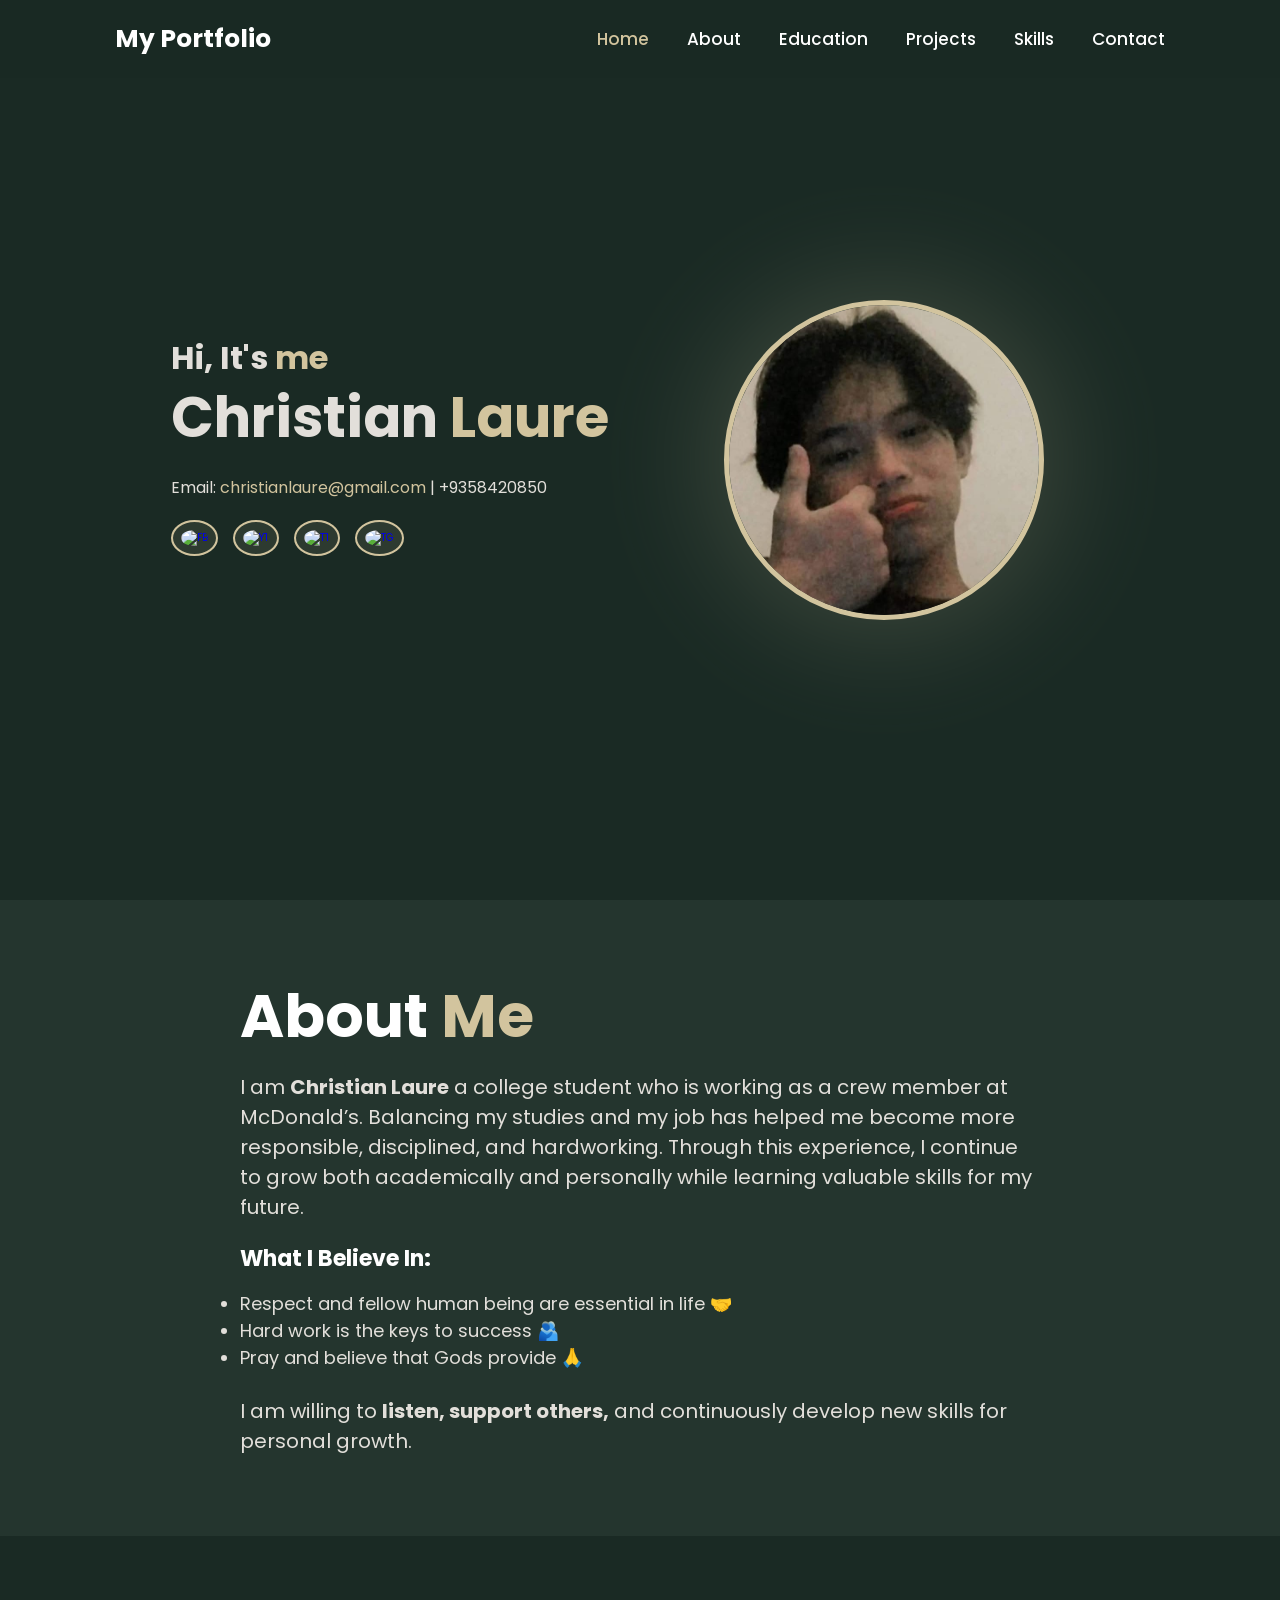
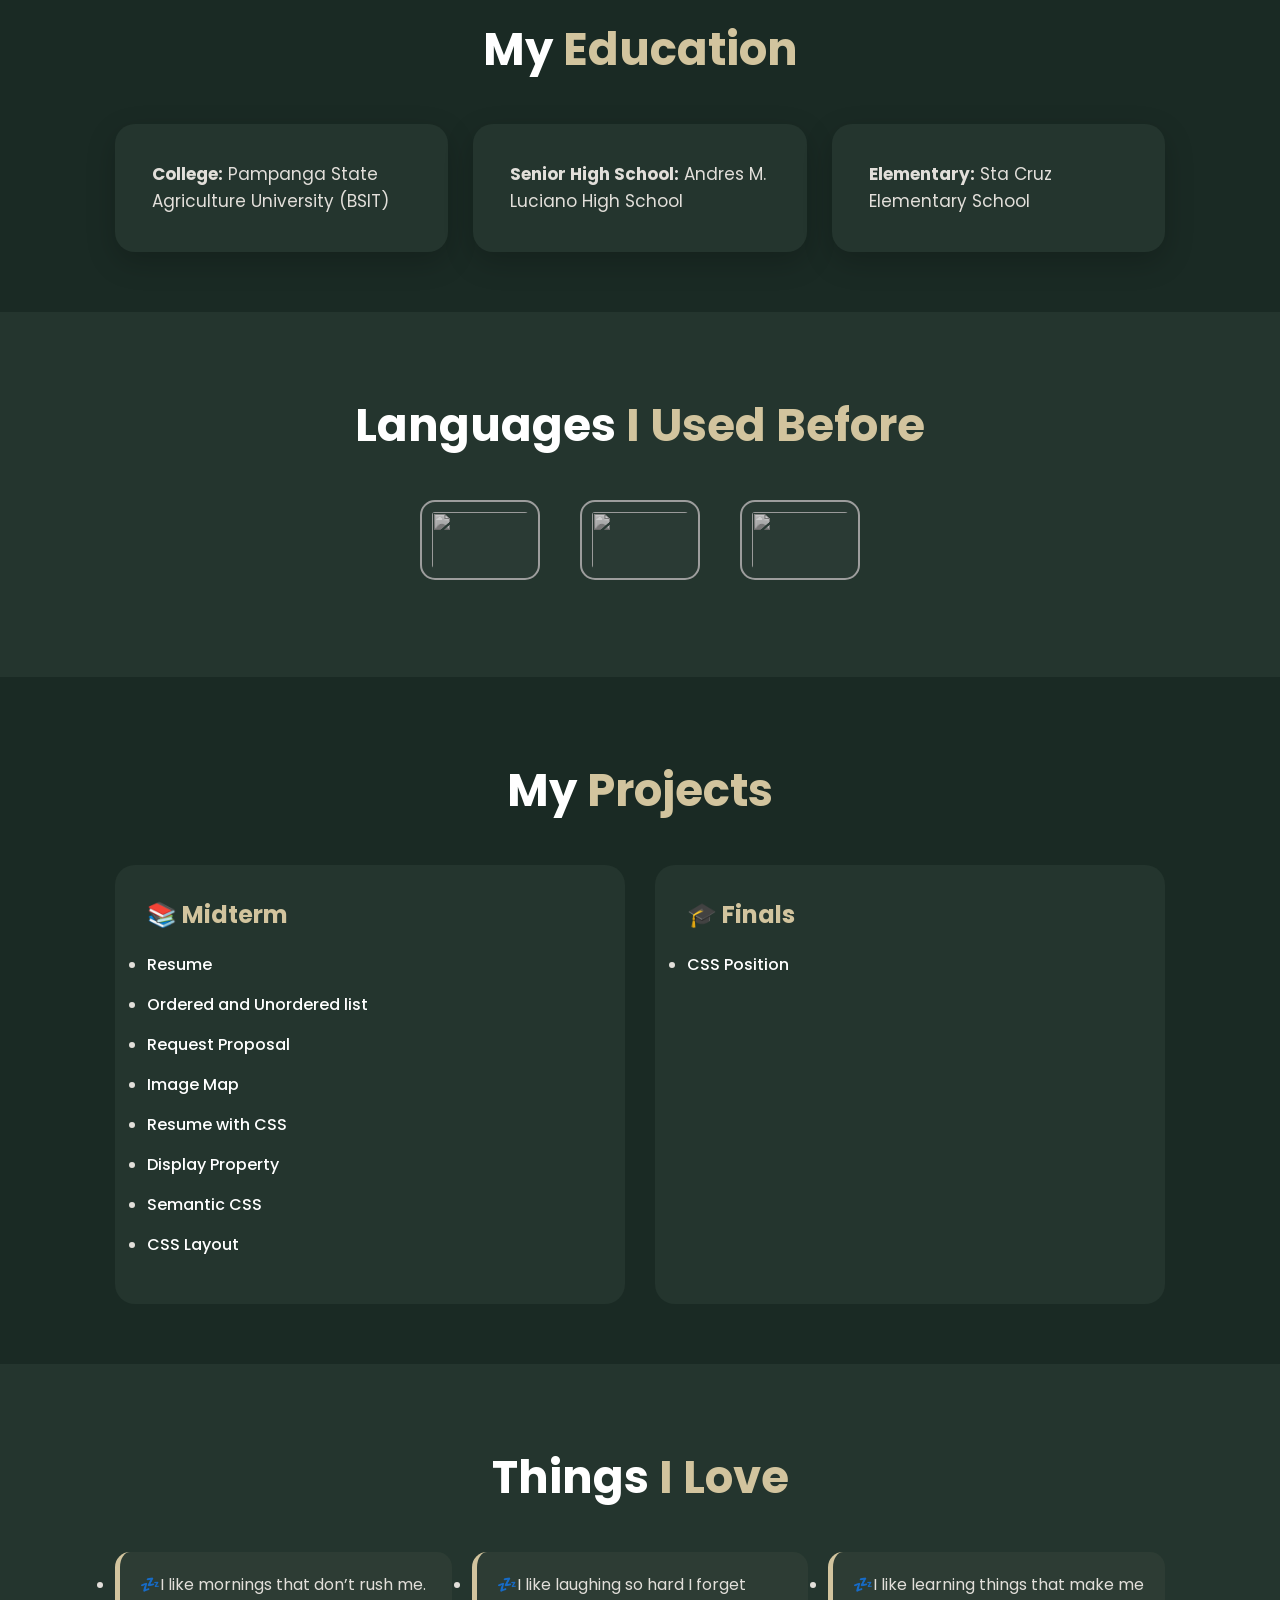
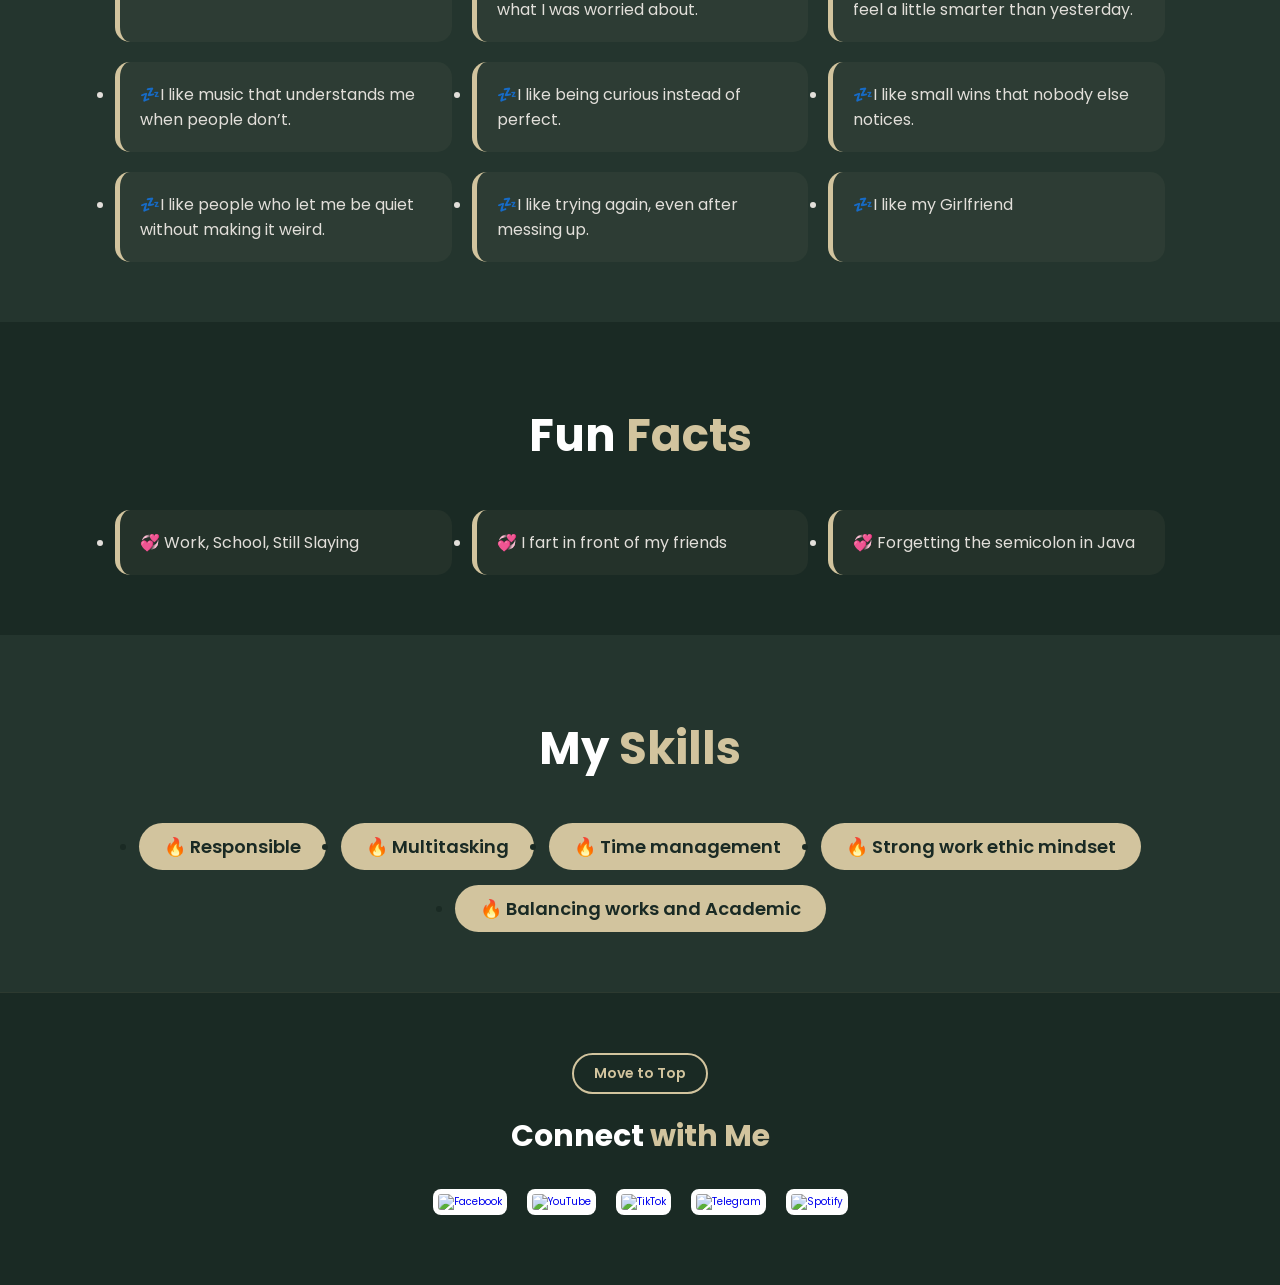
==== index.html @ 34383725 "Add files via upload" ====
<!doctype html>
<html lang="en">
  <head>
    <meta charset="UTF-8" />
    <meta name="viewport" content="width=device-width, initial-scale=1.0" />
    <title>Christian Laure | Portfolio</title>
    <link rel="stylesheet" href="style.css" />
    <!-- Google Fonts: Poppins -->
    <link
      href="https://fonts.googleapis.com/css2?family=Poppins:wght@300;400;500;600;700&display=swap"
      rel="stylesheet"
    />
  </head>
  <body>
    <header class="header">
      <a href="#" class="logo">My Portfolio</a>
      <nav class="navbar">
        <a href="#top" class="active">Home</a>
        <a href="#about">About</a>
        <a href="#education">Education</a>
        <a href="#projects">Projects</a>
        <a href="#skills">Skills</a>
        <a href="#bottom">Contact</a>
      </nav>
    </header>

    <section class="section hero" id="top">
      <div class="container hero-container">
        <div class="hero-text">
          <h3>Hi, It's <span>me</span></h3>
          <h1>Christian<span> Laure</span></h1>
          <p class="hero-description">
            Email:
            <a href="mailto:christianlaure0000@gmail.com"
              >christianlaure@gmail.com</a
            >
            | +9358420850
          </p>

          <div class="social-icons">
            <a href="https://www.facebook.com/itssmeetii.iann"
              ><img
                src="https://upload.wikimedia.org/wikipedia/commons/b/b8/2021_Facebook_icon.svg"
                alt="FB"
            /></a>
            <a href="https://youtube.com/@christianlaure?si=R4M00vYvN-raUg4j"
              ><img
                src="https://upload.wikimedia.org/wikipedia/commons/0/09/YouTube_full-color_icon_%282017%29.svg"
                alt="YT"
            /></a>
            <a href="https://lifeattiktok.com/m/login"
              ><img
                src="https://www.vectorlogo.zone/logos/tiktok/tiktok-icon.svg"
                alt="TT"
            /></a>
            <a href="t.me/kairoohahqhh"
              ><img
                src="https://upload.wikimedia.org/wikipedia/commons/8/82/Telegram_logo.svg"
                alt="TG"
            /></a>
          </div>
        </div>

        <div class="hero-img-box">
          <div class="glow-bg"></div>
          <img src="images/profile.jpeg" class="hero-profile-img" />
        </div>
      </div>
    </section>

    <hr class="divider" />

    <section class="section about" id="about">
      <div class="container about-container">
        <div class="about-text">
          <h2>About <span>Me</span></h2>
          <div class="content-box">
            <p>
              I am <b>Christian Laure</b> a college student who is working as a
              crew member at McDonald’s. Balancing my studies and my job has
              helped me become more responsible, disciplined, and hardworking.
              Through this experience, I continue to grow both academically and
              personally while learning valuable skills for my future.
            </p>

            <h3>What I Believe In:</h3>
            <ul class="belief-list">
              <li>
                Respect and fellow human being are essential in life &#129309;
              </li>
              <li>Hard work is the keys to success &#129730;</li>
              <li>Pray and believe that Gods provide &#128591;</li>
            </ul>

            <p>
              I am willing to <b>listen, support others,</b> and continuously
              develop new skills for personal growth.
            </p>
          </div>
        </div>
      </div>
    </section>

    <section class="section education" id="education">
      <div class="container">
        <h2 class="section-title">My <span>Education</span></h2>
        <div class="education-grid">
          <div class="edu-card">
            <p><b>College:</b> Pampanga State Agriculture University (BSIT)</p>
          </div>
          <div class="edu-card">
            <p><b>Senior High School:</b> Andres M. Luciano High School</p>
          </div>
          <div class="edu-card">
            <p><b>Elementary:</b> Sta Cruz Elementary School</p>
          </div>
        </div>
      </div>
    </section>

    <section class="section languages">
      <div class="container">
        <h2 class="section-title">Languages <span>I Used Before</span></h2>
        <div class="lang-icons">
          <a href="https://www.java.com/en/" target="_blank">
            <img
              src="https://upload.wikimedia.org/wikipedia/en/3/30/Java_programming_language_logo.svg"
              class="lang-img"
            />
          </a>

          <a href="https://www.python.org/" target="_blank">
            <img
              src="https://upload.wikimedia.org/wikipedia/commons/c/c3/Python-logo-notext.svg"
              class="lang-img"
            />
          </a>

          <a href="https://en.wikipedia.org/wiki/HTML" target="_blank">
            <img
              src="https://upload.wikimedia.org/wikipedia/commons/6/61/HTML5_logo_and_wordmark.svg"
              class="lang-img"
            />
          </a>
        </div>
      </div>
    </section>

    <section class="section projects" id="projects">
      <div class="container">
        <h2 class="section-title">My <span>Projects</span></h2>
        <div class="project-list">
          <div class="project-category">
            <h3>&#128218; Midterm</h3>
            <ul>
              <li>
                <a
                  href="midterms/labtask1/index.html"
                  target="_blank"
                  rel="noopener noreferrer"
                  >Resume</a
                >
              </li>
              <li>
                <a
                  href="midterms/labtask2/index.html"
                  target="_blank"
                  rel="noopener noreferrer"
                  >Ordered and Unordered list</a
                >
              </li>
              <li>
                <a
                  href="midterms/labtask3/index.html"
                  target="_blank"
                  rel="noopener noreferrer"
                  >Request Proposal</a
                >
              </li>
              <li>
                <a
                  href="midterms/labtask4/index.html"
                  target="_blank"
                  rel="noopener noreferrer"
                  >Image Map</a
                >
              </li>
              <li>
                <a
                  href="midterms/labtask5/index.html"
                  target="_blank"
                  rel="noopener noreferrer"
                  >Resume with CSS</a
                >
              </li>
              <li>
                <a
                  href="midterms/labtask6/index.html"
                  target="_blank"
                  rel="noopener noreferrer"
                  >Display Property</a
                >
              </li>
              <li>
                <a
                  href="midterms/labtask7/index.html"
                  target="_blank"
                  rel="noopener noreferrer"
                  >Semantic CSS</a
                >
              </li>
              <li>
                <a
                  href="midterms/labtask8/index.html"
                  target="_blank"
                  rel="noopener noreferrer"
                  >CSS Layout</a
                >
              </li>
            </ul>
          </div>

          <div class="project-category">
            <h3>🎓 Finals</h3>
            <ul>
              <li>
                <a
                  href="finals/labtask1/index.html"
                  target="_blank"
                  rel="noopener noreferrer"
                  >CSS Position</a
                >
              </li>
            </ul>
          </div>
        </div>
      </div>
    </section>

    <section class="section passions">
      <div class="container">
        <h2 class="section-title">Things <span>I Love</span></h2>
        <div class="passion-list">
          <ul>
            <li>&#128164;I like mornings that don’t rush me.</li>
            <li>
              &#128164;I like laughing so hard I forget what I was worried
              about.
            </li>
            <li>
              &#128164;I like learning things that make me feel a little smarter
              than yesterday.
            </li>
            <li>
              &#128164;I like music that understands me when people don’t.
            </li>
            <li>&#128164;I like being curious instead of perfect.</li>
            <li>&#128164;I like small wins that nobody else notices.</li>
            <li>
              &#128164;I like people who let me be quiet without making it
              weird.
            </li>
            <li>&#128164;I like trying again, even after messing up.</li>
            <li>&#128164;I like my Girlfriend</li>
          </ul>
        </div>
      </div>
    </section>

    <section class="section fun-facts">
      <div class="container">
        <h2 class="section-title">Fun <span>Facts</span></h2>
        <div class="fact-list">
          <ul>
            <li>&#128158; Work, School, Still Slaying</li>
            <li>&#128158; I fart in front of my friends</li>
            <li>&#128158; Forgetting the semicolon in Java</li>
          </ul>
        </div>
      </div>
    </section>

    <section class="section skills" id="skills">
      <div class="container">
        <h2 class="section-title">My <span>Skills</span></h2>
        <div class="skills-content">
          <ul>
            <li>&#128293; Responsible</li>
            <li>&#128293; Multitasking</li>
            <li>&#128293; Time management</li>
            <li>&#128293; Strong work ethic mindset</li>
            <li>&#128293; Balancing works and Academic</li>
          </ul>
        </div>
      </div>
    </section>

    <footer class="footer" id="bottom">
      <div class="container">
        <div class="footer-top">
          <a href="#top" class="back-to-top">Move to Top</a>
          <h3>Connect <span>with Me</span></h3>
        </div>

        <div class="social-links">
          <a href="https://www.facebook.com/itssmeetii.iann"
            ><img
              src="https://upload.wikimedia.org/wikipedia/commons/b/b8/2021_Facebook_icon.svg"
              alt="Facebook"
          /></a>
          <a href="https://youtube.com/@christianlaure?si=R4M00vYvN-raUg4j"
            ><img
              src="https://upload.wikimedia.org/wikipedia/commons/0/09/YouTube_full-color_icon_%282017%29.svg"
              alt="YouTube"
          /></a>
          <a href="https://lifeattiktok.com/m/login"
            ><img
              src="https://www.vectorlogo.zone/logos/tiktok/tiktok-icon.svg"
              alt="TikTok"
          /></a>
          <a href="t.me/kairoohahqhh"
            ><img
              src="https://upload.wikimedia.org/wikipedia/commons/8/82/Telegram_logo.svg"
              alt="Telegram"
          /></a>
          <a
            href="https://open.spotify.com/user/31x2vxioxftu4wiyrwc5qpesvj2e?si=pZlyUAaCTze3EOTDkTtrPw"
            ><img
              src="https://upload.wikimedia.org/wikipedia/commons/1/19/Spotify_logo_without_text.svg"
              alt="Spotify"
          /></a>
        </div>
      </div>
    </footer>
  </body>
</html>
---- style.css ----
:root {
  --bg-color: #1a2a24;
  --second-bg-color: #24352e;
  --text-color: #e2dfda;
  --main-color: #d2c49e;
  --secondary-color: #8ba49a;
  --white: #fff;
}

* {
  margin: 0;
  padding: 0;
  box-sizing: border-box;
  font-family: "Poppins", sans-serif;
  text-decoration: none;
  border: none;
  outline: none;
  scroll-behavior: smooth;
}

html {
  font-size: 62.5%;
  overflow-x: hidden;
}

body {
  background: var(--bg-color);
  color: var(--text-color);
}

.header {
  position: fixed;
  top: 0;
  left: 0;
  width: 100%;
  padding: 2rem 9%;
  background: rgba(26, 42, 36, 0.8);
  backdrop-filter: blur(10px);
  display: flex;
  justify-content: space-between;
  align-items: center;
  z-index: 100;
}

.logo {
  font-size: 2.5rem;
  color: var(--white);
  font-weight: 700;
}

.logo span {
  color: var(--main-color);
}

.navbar a {
  font-size: 1.7rem;
  color: var(--white);
  font-weight: 500;
  margin-left: 3.5rem;
  transition: 0.3s;
}

.navbar a:hover,
.navbar a.active {
  color: var(--main-color);
}

.section {
  min-height: auto;
  padding: 8rem 9% 6rem;
}

.container {
  max-width: 1200px;
  margin: 0 auto;
}

.section-title {
  font-size: 4.5rem;
  font-weight: 700;
  text-align: center;
  margin-bottom: 4rem;
  color: var(--white);
}

.section-title span {
  color: var(--main-color);
}

.hero {
  display: flex;
  justify-content: center;
  align-items: center;
  min-height: 100vh;
}

.hero-container {
  display: flex;
  align-items: center;
  gap: 5rem;
}

.hero-text {
  flex: 1;
}

.hero-text h3 {
  font-size: 3.2rem;
  font-weight: 700;
}

.hero-text h1 {
  font-size: 5.6rem;
  font-weight: 700;
  line-height: 1.3;
}

.hero-text span {
  color: var(--main-color);
}

.hero-description {
  font-size: 1.6rem;
  margin: 2rem 0;
}

.hero-description a {
  color: var(--main-color);
}

.social-icons {
  display: flex;
  gap: 1.5rem;
  margin-bottom: 3rem;
}

.social-icons img {
  width: 4rem;
  height: 4rem;
  background: transparent;
  border: 0.2rem solid var(--main-color);
  border-radius: 50%;
  padding: 0.8rem;
  transition: 0.3s ease;
  background: rgba(210, 196, 158, 0.1);
}

.social-icons img:hover {
  background: var(--main-color);
  transform: scale(1.1);
  box-shadow: 0 0 1.5rem var(--main-color);
  border-color: var(--white);
}

.hero-img-box {
  position: relative;
  width: 45rem;
  height: 45rem;
  display: flex;
  justify-content: center;
  align-items: center;
}

.hero-profile-img {
  width: 32rem;
  height: 32rem;
  border-radius: 50%;
  object-fit: cover;
  z-index: 10;
  border: 0.5rem solid var(--main-color);
}

.glow-bg {
  position: absolute;
  width: 100%;
  height: 100%;
  background: radial-gradient(circle, var(--main-color) 0%, transparent 70%);
  filter: blur(50px);
  opacity: 0.4;
  z-index: 1;
}

.about {
  background: var(--second-bg-color);
}

.about-text {
  text-align: left;
  max-width: 80rem;
  margin: 0 auto;
}

.about-text h2 {
  font-size: 6rem;
  font-weight: 700;
  color: var(--white);
  line-height: 1.2;
  margin-bottom: 2rem;
}

.about-text h2 span {
  color: var(--main-color);
}

.about-text .content-box {
  background: transparent;
  padding: 0;
  border: none;
  font-size: 1.8rem;
}

.about-text p {
  font-size: 2rem;
  margin-bottom: 2rem;
  color: var(--text-color);
}

.about-text h3 {
  font-size: 2.22rem;
  margin-bottom: 1.5rem;
  color: var(--white);
}

.belief-list {
  margin-bottom: 2.5rem;
}

.btn {
  display: inline-block;
  padding: 1.2rem 2.8rem;
  border-radius: 4rem;
  font-size: 1.6rem;
  font-weight: 600;
  transition: 0.5s ease;
}

.btn-solid {
  background: var(--main-color);
  color: var(--bg-color);
  box-shadow: 0 0 1rem var(--main-color);
}

.btn-solid:hover {
  box-shadow: none;
  background: var(--white);
}

.education {
  background: var(--bg-color);
}

.education-grid {
  display: grid;
  grid-template-columns: repeat(auto-fit, minmax(30rem, 1fr));
  gap: 2.5rem;
}

.edu-card {
  background: var(--second-bg-color);
  padding: 3.5rem;
  border-radius: 2rem;
  border: 0.2rem solid transparent;
  transition: 0.4s ease;
  box-shadow: 0 1rem 3rem rgba(0, 0, 0, 0.2);
}

.edu-card:hover {
  border-color: var(--main-color);
  transform: translateY(-1rem);
}

.edu-card p {
  font-size: 1.7rem;
  line-height: 1.6;
}

.languages {
  background: var(--second-bg-color);
  text-align: center;
}

.lang-icons {
  display: flex;
  justify-content: center;
  align-items: center;
  gap: 4rem;
  flex-wrap: wrap;
  margin-bottom: 2rem;
}

.lang-img {
  width: 12rem;
  height: 8rem;
  object-fit: contain;
  filter: grayscale(1) brightness(0.8);
  transition: 0.3s;
  padding: 1rem;
  border: 0.2rem solid var(--main-color);
  border-radius: 1.5rem;
  background: rgba(210, 196, 158, 0.05);
}

.lang-img:hover {
  filter: grayscale(0) brightness(1.2);
  transform: scale(1.1);
}

.click-hint {
  font-size: 1.4rem;
  color: var(--secondary-color);
}

.projects {
  background: var(--bg-color);
}

.project-list {
  display: grid;
  grid-template-columns: repeat(auto-fit, minmax(40rem, 1fr));
  gap: 3rem;
}

.project-category {
  background: var(--second-bg-color);
  padding: 3rem;
  border-radius: 2rem;
  border: 0.2rem solid transparent;
  transition: 0.3s;
}

.project-category:hover {
  border-color: var(--main-color);
}

.project-category h3 {
  font-size: 2.4rem;
  margin-bottom: 2rem;
  color: var(--main-color);
}

.project-category ul li {
  font-size: 1.6rem;
  margin-bottom: 1.5rem;
}

.project-category a {
  color: var(--white);
  font-weight: 500;
  transition: 0.3s;
}

.project-category a:hover {
  color: var(--main-color);
  padding-left: 0.5rem;
}

.passions {
  background: var(--second-bg-color);
}
.fun-facts {
  background: var(--bg-color);
}

.passion-list ul,
.fact-list ul {
  display: grid;
  grid-template-columns: repeat(auto-fit, minmax(30rem, 1fr));
  gap: 2rem;
}

.passion-list li,
.fact-list li {
  background: rgba(210, 196, 158, 0.05);
  padding: 2rem;
  border-radius: 1.5rem;
  font-size: 1.6rem;
  border-left: 0.5rem solid var(--main-color);
  transition: 0.3s;
}

.passion-list li:hover,
.fact-list li:hover {
  background: rgba(210, 196, 158, 0.1);
  transform: translateX(1rem);
}

.skills {
  background: var(--second-bg-color);
}

.skills-content ul {
  display: flex;
  flex-wrap: wrap;
  justify-content: center;
  gap: 1.5rem;
}

.skills-content li {
  font-size: 1.8rem;
  font-weight: 600;
  color: var(--bg-color);
  background: var(--main-color);
  padding: 1rem 2.5rem;
  border-radius: 3rem;
  transition: 0.3s;
  cursor: default;
}

.skills-content li:hover {
  background: var(--white);
  transform: scale(1.05);
}

.footer {
  padding: 6rem 9% 4rem;
  background: var(--bg-color);
  text-align: center;
  border-top: 0.1rem solid rgba(210, 196, 158, 0.1);
}

.footer-top {
  margin-bottom: 3rem;
}

.back-to-top {
  display: inline-block;
  padding: 0.8rem 2rem;
  border: 0.2rem solid var(--main-color);
  border-radius: 3rem;
  color: var(--main-color);
  font-size: 1.4rem;
  font-weight: 600;
  margin-bottom: 2rem;
  transition: 0.3s;
}

.back-to-top:hover {
  background: var(--main-color);
  color: var(--bg-color);
}

.footer-top h3 {
  font-size: 3rem;
  color: var(--white);
}

.footer-top h3 span {
  color: var(--main-color);
}

.social-links {
  display: flex;
  justify-content: center;
  gap: 2rem;
  margin-bottom: 3rem;
  flex-wrap: wrap;
}

.social-links img {
  width: 12rem;
  height: 4.5rem;
  object-fit: contain;
  background: var(--white);
  padding: 0.5rem;
  border-radius: 0.8rem;
  transition: 0.3s ease;
}

.social-links img:hover {
  transform: translateY(-0.5rem);
  box-shadow: 0 0.5rem 1.5rem rgba(210, 196, 158, 0.3);
}

.copyright {
  font-size: 1.4rem;
  color: var(--secondary-color);
}

@media (max-width: 1200px) {
  html {
    font-size: 55%;
  }
}

@media (max-width: 991px) {
  .header {
    padding: 2rem 4%;
  }
  .section {
    padding: 8rem 4% 6rem;
  }
  .hero-container {
    flex-direction: column-reverse;
    text-align: center;
  }
  .hero-text h1 {
    font-size: 4.8rem;
  }
  .social-icons {
    justify-content: center;
  }
  .project-list {
    grid-template-columns: 1fr;
  }
}

@media (max-width: 768px) {
  .section-title {
    font-size: 3.5rem;
  }
}
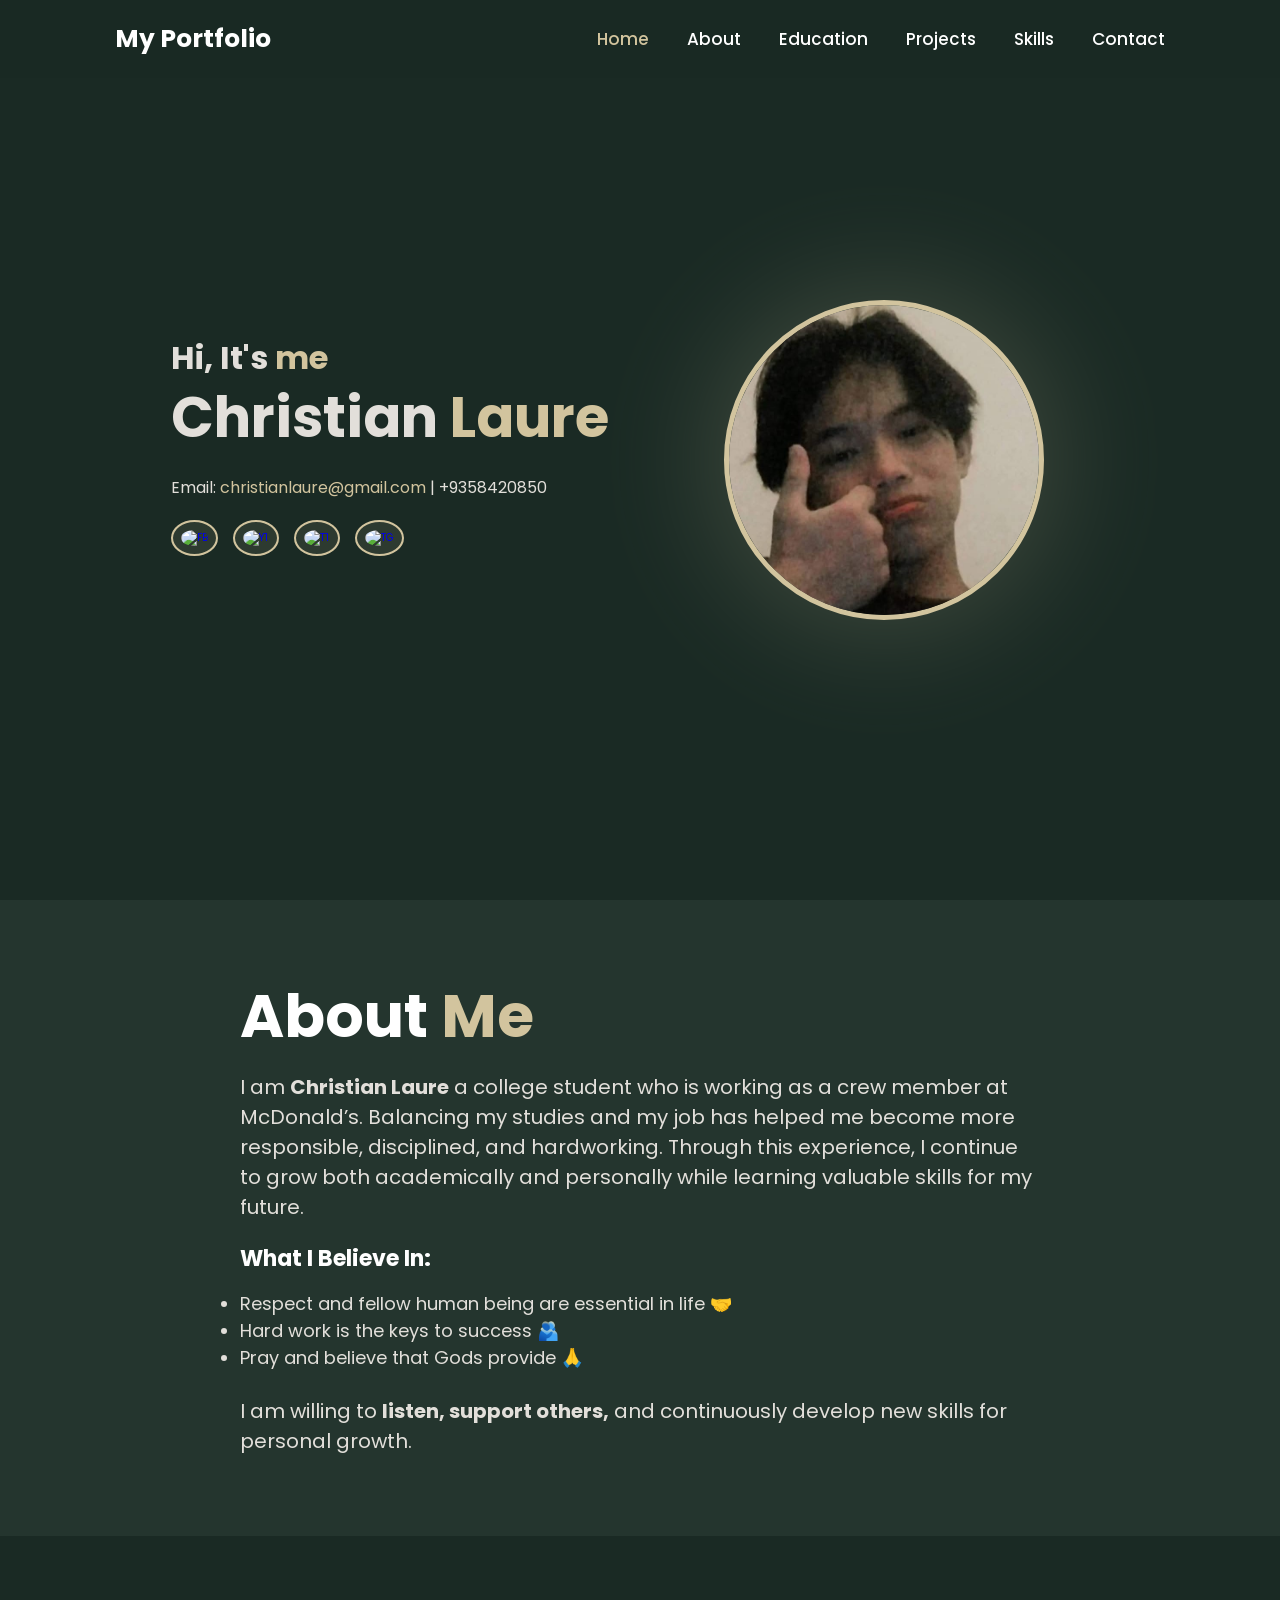
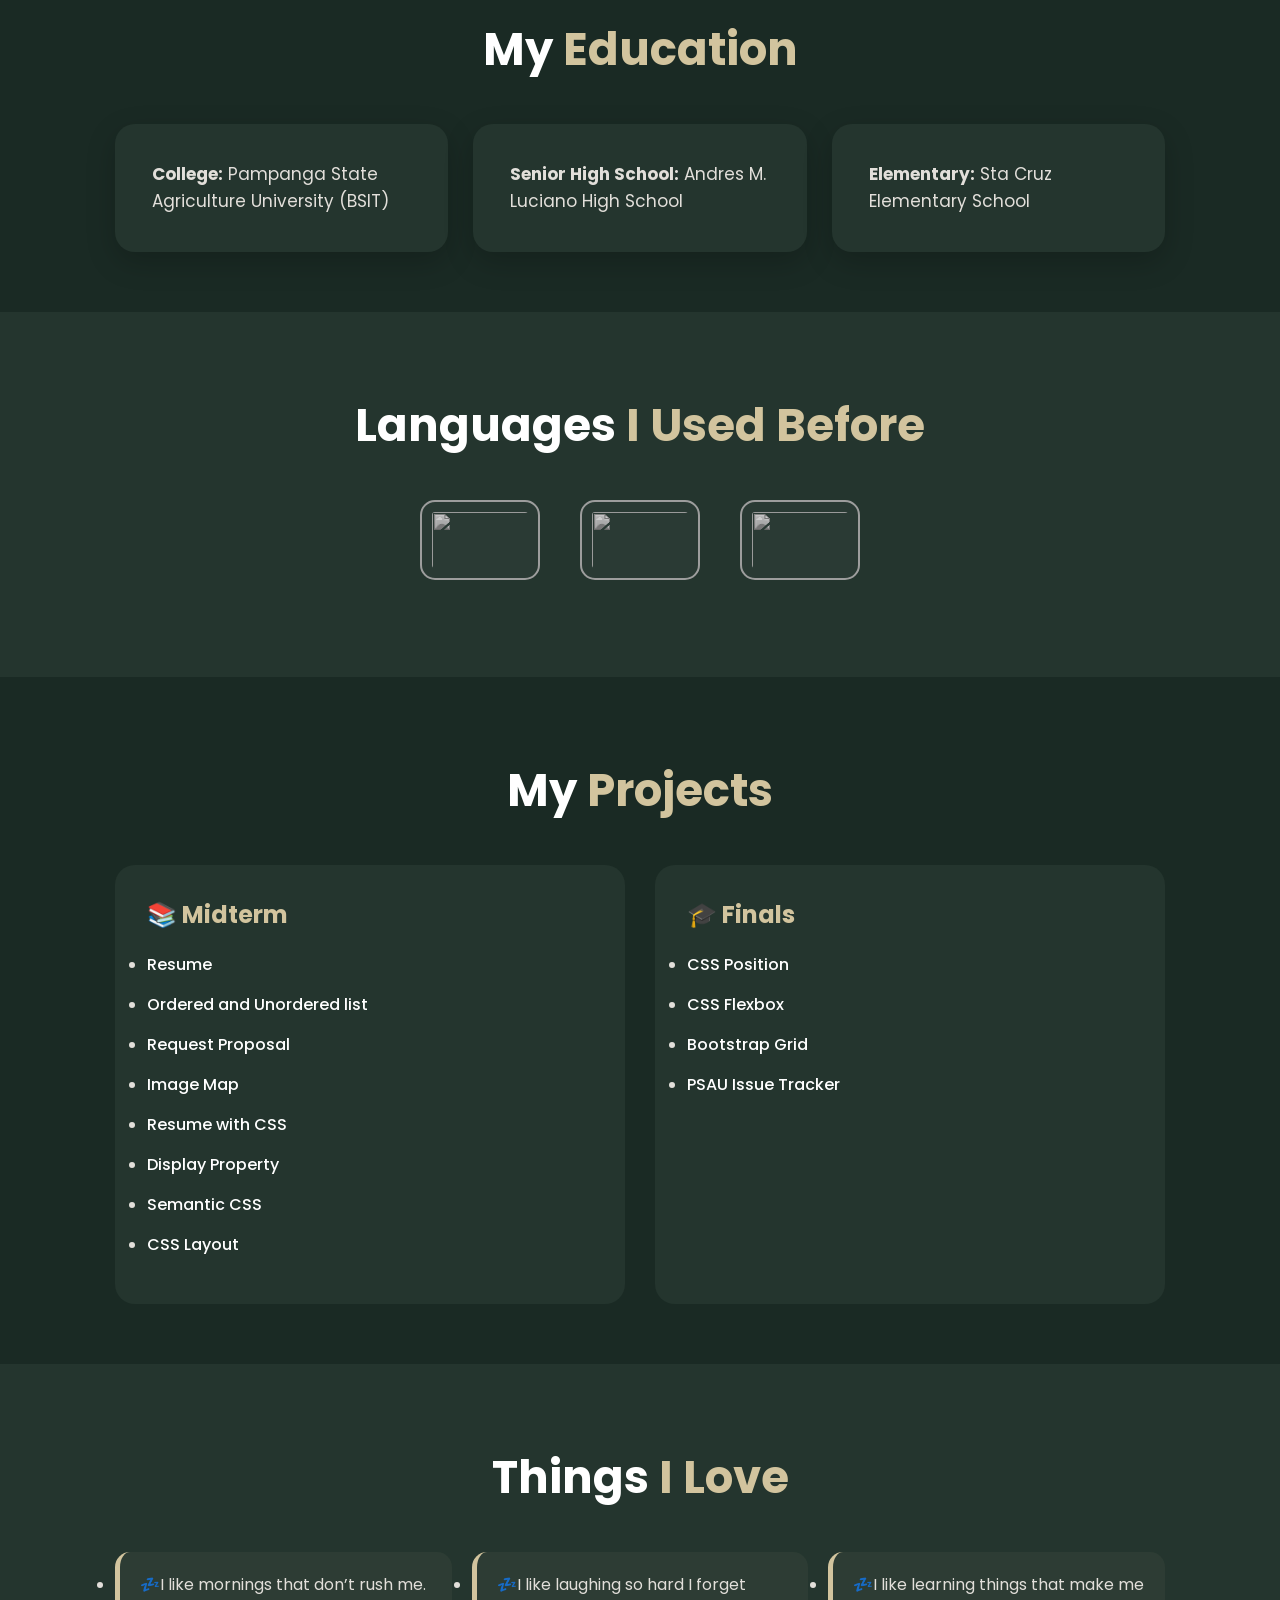
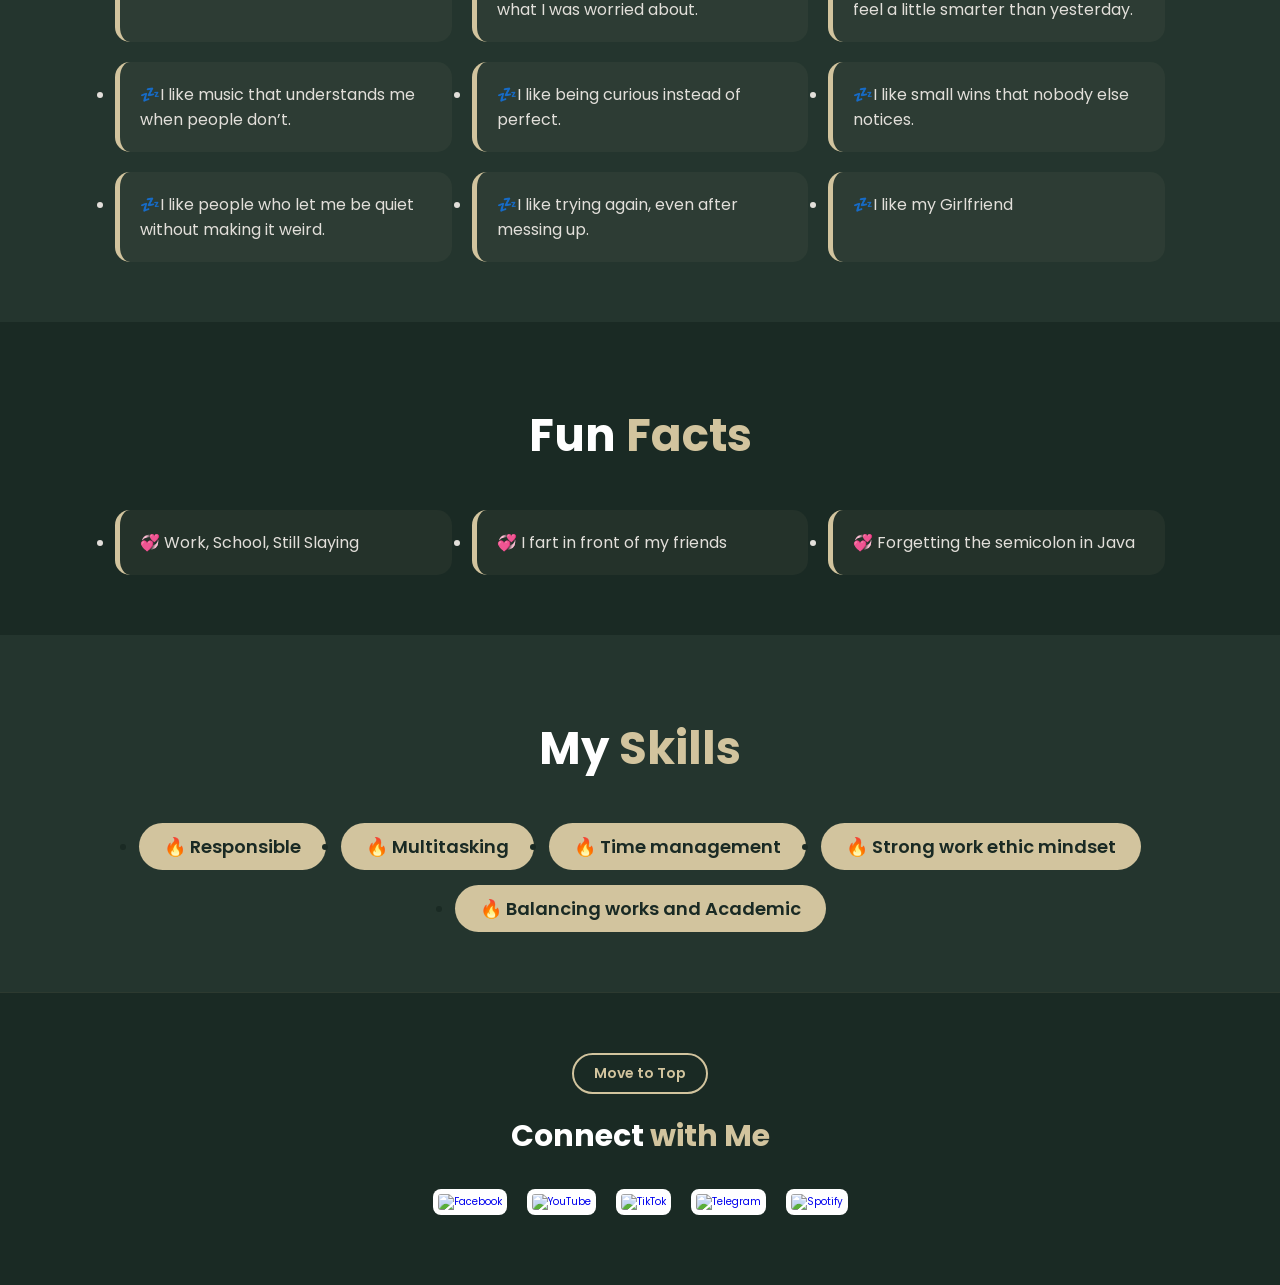
==== commit 841429a8: "Enhance finals projects with premium color schemes and fix portfolio links" ====
--- a/index.html
+++ b/index.html
@@ -1,336 +1,268 @@
 <!doctype html>
 <html lang="en">
-  <head>
-    <meta charset="UTF-8" />
-    <meta name="viewport" content="width=device-width, initial-scale=1.0" />
-    <title>Christian Laure | Portfolio</title>
-    <link rel="stylesheet" href="style.css" />
-    <!-- Google Fonts: Poppins -->
-    <link
-      href="https://fonts.googleapis.com/css2?family=Poppins:wght@300;400;500;600;700&display=swap"
-      rel="stylesheet"
-    />
-  </head>
-  <body>
-    <header class="header">
-      <a href="#" class="logo">My Portfolio</a>
-      <nav class="navbar">
-        <a href="#top" class="active">Home</a>
-        <a href="#about">About</a>
-        <a href="#education">Education</a>
-        <a href="#projects">Projects</a>
-        <a href="#skills">Skills</a>
-        <a href="#bottom">Contact</a>
-      </nav>
-    </header>
-
-    <section class="section hero" id="top">
-      <div class="container hero-container">
-        <div class="hero-text">
-          <h3>Hi, It's <span>me</span></h3>
-          <h1>Christian<span> Laure</span></h1>
-          <p class="hero-description">
-            Email:
-            <a href="mailto:christianlaure0000@gmail.com"
-              >christianlaure@gmail.com</a
-            >
-            | +9358420850
+
+<head>
+  <meta charset="UTF-8" />
+  <meta name="viewport" content="width=device-width, initial-scale=1.0" />
+  <title>Christian Laure | Portfolio</title>
+  <link rel="stylesheet" href="style.css" />
+  <!-- Google Fonts: Poppins -->
+  <link href="https://fonts.googleapis.com/css2?family=Poppins:wght@300;400;500;600;700&display=swap"
+    rel="stylesheet" />
+</head>
+
+<body>
+  <header class="header">
+    <a href="#" class="logo">My Portfolio</a>
+    <nav class="navbar">
+      <a href="#top" class="active">Home</a>
+      <a href="#about">About</a>
+      <a href="#education">Education</a>
+      <a href="#projects">Projects</a>
+      <a href="#skills">Skills</a>
+      <a href="#bottom">Contact</a>
+    </nav>
+  </header>
+
+  <section class="section hero" id="top">
+    <div class="container hero-container">
+      <div class="hero-text">
+        <h3>Hi, It's <span>me</span></h3>
+        <h1>Christian<span> Laure</span></h1>
+        <p class="hero-description">
+          Email:
+          <a href="mailto:christianlaure0000@gmail.com">christianlaure@gmail.com</a>
+          | +9358420850
+        </p>
+
+        <div class="social-icons">
+          <a href="https://www.facebook.com/itssmeetii.iann"><img
+              src="https://upload.wikimedia.org/wikipedia/commons/b/b8/2021_Facebook_icon.svg" alt="FB" /></a>
+          <a href="https://youtube.com/@christianlaure?si=R4M00vYvN-raUg4j"><img
+              src="https://upload.wikimedia.org/wikipedia/commons/0/09/YouTube_full-color_icon_%282017%29.svg"
+              alt="YT" /></a>
+          <a href="https://lifeattiktok.com/m/login"><img src="https://www.vectorlogo.zone/logos/tiktok/tiktok-icon.svg"
+              alt="TT" /></a>
+          <a href="t.me/kairoohahqhh"><img src="https://upload.wikimedia.org/wikipedia/commons/8/82/Telegram_logo.svg"
+              alt="TG" /></a>
+        </div>
+      </div>
+
+      <div class="hero-img-box">
+        <div class="glow-bg"></div>
+        <img src="images/profile.jpeg" class="hero-profile-img" />
+      </div>
+    </div>
+  </section>
+
+  <hr class="divider" />
+
+  <section class="section about" id="about">
+    <div class="container about-container">
+      <div class="about-text">
+        <h2>About <span>Me</span></h2>
+        <div class="content-box">
+          <p>
+            I am <b>Christian Laure</b> a college student who is working as a
+            crew member at McDonald’s. Balancing my studies and my job has
+            helped me become more responsible, disciplined, and hardworking.
+            Through this experience, I continue to grow both academically and
+            personally while learning valuable skills for my future.
           </p>
 
-          <div class="social-icons">
-            <a href="https://www.facebook.com/itssmeetii.iann"
-              ><img
-                src="https://upload.wikimedia.org/wikipedia/commons/b/b8/2021_Facebook_icon.svg"
-                alt="FB"
-            /></a>
-            <a href="https://youtube.com/@christianlaure?si=R4M00vYvN-raUg4j"
-              ><img
-                src="https://upload.wikimedia.org/wikipedia/commons/0/09/YouTube_full-color_icon_%282017%29.svg"
-                alt="YT"
-            /></a>
-            <a href="https://lifeattiktok.com/m/login"
-              ><img
-                src="https://www.vectorlogo.zone/logos/tiktok/tiktok-icon.svg"
-                alt="TT"
-            /></a>
-            <a href="t.me/kairoohahqhh"
-              ><img
-                src="https://upload.wikimedia.org/wikipedia/commons/8/82/Telegram_logo.svg"
-                alt="TG"
-            /></a>
-          </div>
-        </div>
-
-        <div class="hero-img-box">
-          <div class="glow-bg"></div>
-          <img src="images/profile.jpeg" class="hero-profile-img" />
-        </div>
-      </div>
-    </section>
-
-    <hr class="divider" />
-
-    <section class="section about" id="about">
-      <div class="container about-container">
-        <div class="about-text">
-          <h2>About <span>Me</span></h2>
-          <div class="content-box">
-            <p>
-              I am <b>Christian Laure</b> a college student who is working as a
-              crew member at McDonald’s. Balancing my studies and my job has
-              helped me become more responsible, disciplined, and hardworking.
-              Through this experience, I continue to grow both academically and
-              personally while learning valuable skills for my future.
-            </p>
-
-            <h3>What I Believe In:</h3>
-            <ul class="belief-list">
-              <li>
-                Respect and fellow human being are essential in life &#129309;
-              </li>
-              <li>Hard work is the keys to success &#129730;</li>
-              <li>Pray and believe that Gods provide &#128591;</li>
-            </ul>
-
-            <p>
-              I am willing to <b>listen, support others,</b> and continuously
-              develop new skills for personal growth.
-            </p>
-          </div>
-        </div>
-      </div>
-    </section>
-
-    <section class="section education" id="education">
-      <div class="container">
-        <h2 class="section-title">My <span>Education</span></h2>
-        <div class="education-grid">
-          <div class="edu-card">
-            <p><b>College:</b> Pampanga State Agriculture University (BSIT)</p>
-          </div>
-          <div class="edu-card">
-            <p><b>Senior High School:</b> Andres M. Luciano High School</p>
-          </div>
-          <div class="edu-card">
-            <p><b>Elementary:</b> Sta Cruz Elementary School</p>
-          </div>
-        </div>
-      </div>
-    </section>
-
-    <section class="section languages">
-      <div class="container">
-        <h2 class="section-title">Languages <span>I Used Before</span></h2>
-        <div class="lang-icons">
-          <a href="https://www.java.com/en/" target="_blank">
-            <img
-              src="https://upload.wikimedia.org/wikipedia/en/3/30/Java_programming_language_logo.svg"
-              class="lang-img"
-            />
-          </a>
-
-          <a href="https://www.python.org/" target="_blank">
-            <img
-              src="https://upload.wikimedia.org/wikipedia/commons/c/c3/Python-logo-notext.svg"
-              class="lang-img"
-            />
-          </a>
-
-          <a href="https://en.wikipedia.org/wiki/HTML" target="_blank">
-            <img
-              src="https://upload.wikimedia.org/wikipedia/commons/6/61/HTML5_logo_and_wordmark.svg"
-              class="lang-img"
-            />
-          </a>
-        </div>
-      </div>
-    </section>
-
-    <section class="section projects" id="projects">
-      <div class="container">
-        <h2 class="section-title">My <span>Projects</span></h2>
-        <div class="project-list">
-          <div class="project-category">
-            <h3>&#128218; Midterm</h3>
-            <ul>
-              <li>
-                <a
-                  href="midterms/labtask1/index.html"
-                  target="_blank"
-                  rel="noopener noreferrer"
-                  >Resume</a
-                >
-              </li>
-              <li>
-                <a
-                  href="midterms/labtask2/index.html"
-                  target="_blank"
-                  rel="noopener noreferrer"
-                  >Ordered and Unordered list</a
-                >
-              </li>
-              <li>
-                <a
-                  href="midterms/labtask3/index.html"
-                  target="_blank"
-                  rel="noopener noreferrer"
-                  >Request Proposal</a
-                >
-              </li>
-              <li>
-                <a
-                  href="midterms/labtask4/index.html"
-                  target="_blank"
-                  rel="noopener noreferrer"
-                  >Image Map</a
-                >
-              </li>
-              <li>
-                <a
-                  href="midterms/labtask5/index.html"
-                  target="_blank"
-                  rel="noopener noreferrer"
-                  >Resume with CSS</a
-                >
-              </li>
-              <li>
-                <a
-                  href="midterms/labtask6/index.html"
-                  target="_blank"
-                  rel="noopener noreferrer"
-                  >Display Property</a
-                >
-              </li>
-              <li>
-                <a
-                  href="midterms/labtask7/index.html"
-                  target="_blank"
-                  rel="noopener noreferrer"
-                  >Semantic CSS</a
-                >
-              </li>
-              <li>
-                <a
-                  href="midterms/labtask8/index.html"
-                  target="_blank"
-                  rel="noopener noreferrer"
-                  >CSS Layout</a
-                >
-              </li>
-            </ul>
-          </div>
-
-          <div class="project-category">
-            <h3>🎓 Finals</h3>
-            <ul>
-              <li>
-                <a
-                  href="finals/labtask1/index.html"
-                  target="_blank"
-                  rel="noopener noreferrer"
-                  >CSS Position</a
-                >
-              </li>
-            </ul>
-          </div>
-        </div>
-      </div>
-    </section>
-
-    <section class="section passions">
-      <div class="container">
-        <h2 class="section-title">Things <span>I Love</span></h2>
-        <div class="passion-list">
+          <h3>What I Believe In:</h3>
+          <ul class="belief-list">
+            <li>
+              Respect and fellow human being are essential in life &#129309;
+            </li>
+            <li>Hard work is the keys to success &#129730;</li>
+            <li>Pray and believe that Gods provide &#128591;</li>
+          </ul>
+
+          <p>
+            I am willing to <b>listen, support others,</b> and continuously
+            develop new skills for personal growth.
+          </p>
+        </div>
+      </div>
+    </div>
+  </section>
+
+  <section class="section education" id="education">
+    <div class="container">
+      <h2 class="section-title">My <span>Education</span></h2>
+      <div class="education-grid">
+        <div class="edu-card">
+          <p><b>College:</b> Pampanga State Agriculture University (BSIT)</p>
+        </div>
+        <div class="edu-card">
+          <p><b>Senior High School:</b> Andres M. Luciano High School</p>
+        </div>
+        <div class="edu-card">
+          <p><b>Elementary:</b> Sta Cruz Elementary School</p>
+        </div>
+      </div>
+    </div>
+  </section>
+
+  <section class="section languages">
+    <div class="container">
+      <h2 class="section-title">Languages <span>I Used Before</span></h2>
+      <div class="lang-icons">
+        <a href="https://www.java.com/en/" target="_blank">
+          <img src="https://upload.wikimedia.org/wikipedia/en/3/30/Java_programming_language_logo.svg"
+            class="lang-img" />
+        </a>
+
+        <a href="https://www.python.org/" target="_blank">
+          <img src="https://upload.wikimedia.org/wikipedia/commons/c/c3/Python-logo-notext.svg" class="lang-img" />
+        </a>
+
+        <a href="https://en.wikipedia.org/wiki/HTML" target="_blank">
+          <img src="https://upload.wikimedia.org/wikipedia/commons/6/61/HTML5_logo_and_wordmark.svg" class="lang-img" />
+        </a>
+      </div>
+    </div>
+  </section>
+
+  <section class="section projects" id="projects">
+    <div class="container">
+      <h2 class="section-title">My <span>Projects</span></h2>
+      <div class="project-list">
+        <div class="project-category">
+          <h3>&#128218; Midterm</h3>
           <ul>
-            <li>&#128164;I like mornings that don’t rush me.</li>
-            <li>
-              &#128164;I like laughing so hard I forget what I was worried
-              about.
-            </li>
-            <li>
-              &#128164;I like learning things that make me feel a little smarter
-              than yesterday.
-            </li>
-            <li>
-              &#128164;I like music that understands me when people don’t.
-            </li>
-            <li>&#128164;I like being curious instead of perfect.</li>
-            <li>&#128164;I like small wins that nobody else notices.</li>
-            <li>
-              &#128164;I like people who let me be quiet without making it
-              weird.
-            </li>
-            <li>&#128164;I like trying again, even after messing up.</li>
-            <li>&#128164;I like my Girlfriend</li>
+            <li>
+              <a href="midterms/labtask1/index.html" target="_blank" rel="noopener noreferrer">Resume</a>
+            </li>
+            <li>
+              <a href="midterms/labtask2/index.html" target="_blank" rel="noopener noreferrer">Ordered and Unordered
+                list</a>
+            </li>
+            <li>
+              <a href="midterms/labtask3/index.html" target="_blank" rel="noopener noreferrer">Request Proposal</a>
+            </li>
+            <li>
+              <a href="midterms/labtask4/index.html" target="_blank" rel="noopener noreferrer">Image Map</a>
+            </li>
+            <li>
+              <a href="midterms/labtask5/index.html" target="_blank" rel="noopener noreferrer">Resume with CSS</a>
+            </li>
+            <li>
+              <a href="midterms/labtask6/index.html" target="_blank" rel="noopener noreferrer">Display Property</a>
+            </li>
+            <li>
+              <a href="midterms/labtask7/index.html" target="_blank" rel="noopener noreferrer">Semantic CSS</a>
+            </li>
+            <li>
+              <a href="midterms/labtask8/index.html" target="_blank" rel="noopener noreferrer">CSS Layout</a>
+            </li>
           </ul>
         </div>
-      </div>
-    </section>
-
-    <section class="section fun-facts">
-      <div class="container">
-        <h2 class="section-title">Fun <span>Facts</span></h2>
-        <div class="fact-list">
+
+        <div class="project-category">
+          <h3>🎓 Finals</h3>
           <ul>
-            <li>&#128158; Work, School, Still Slaying</li>
-            <li>&#128158; I fart in front of my friends</li>
-            <li>&#128158; Forgetting the semicolon in Java</li>
+            <li>
+              <a href="finals/final1/index.html" target="_blank" rel="noopener noreferrer">CSS Position</a>
+            </li>
+            <li>
+              <a href="finals/final2/flexbox.html" target="_blank" rel="noopener noreferrer">CSS Flexbox</a>
+            </li>
+            <li>
+              <a href="finals/final3/index.html" target="_blank" rel="noopener noreferrer">Bootstrap Grid</a>
+            </li>
+            <li>
+              <a href="https://trixiaaa11.github.io/Psau-Issue-Tracker" target="_blank" rel="noopener noreferrer">PSAU
+                Issue
+                Tracker</a>
+            </li>
           </ul>
         </div>
       </div>
-    </section>
-
-    <section class="section skills" id="skills">
-      <div class="container">
-        <h2 class="section-title">My <span>Skills</span></h2>
-        <div class="skills-content">
-          <ul>
-            <li>&#128293; Responsible</li>
-            <li>&#128293; Multitasking</li>
-            <li>&#128293; Time management</li>
-            <li>&#128293; Strong work ethic mindset</li>
-            <li>&#128293; Balancing works and Academic</li>
-          </ul>
-        </div>
-      </div>
-    </section>
-
-    <footer class="footer" id="bottom">
-      <div class="container">
-        <div class="footer-top">
-          <a href="#top" class="back-to-top">Move to Top</a>
-          <h3>Connect <span>with Me</span></h3>
-        </div>
-
-        <div class="social-links">
-          <a href="https://www.facebook.com/itssmeetii.iann"
-            ><img
-              src="https://upload.wikimedia.org/wikipedia/commons/b/b8/2021_Facebook_icon.svg"
-              alt="Facebook"
-          /></a>
-          <a href="https://youtube.com/@christianlaure?si=R4M00vYvN-raUg4j"
-            ><img
-              src="https://upload.wikimedia.org/wikipedia/commons/0/09/YouTube_full-color_icon_%282017%29.svg"
-              alt="YouTube"
-          /></a>
-          <a href="https://lifeattiktok.com/m/login"
-            ><img
-              src="https://www.vectorlogo.zone/logos/tiktok/tiktok-icon.svg"
-              alt="TikTok"
-          /></a>
-          <a href="t.me/kairoohahqhh"
-            ><img
-              src="https://upload.wikimedia.org/wikipedia/commons/8/82/Telegram_logo.svg"
-              alt="Telegram"
-          /></a>
-          <a
-            href="https://open.spotify.com/user/31x2vxioxftu4wiyrwc5qpesvj2e?si=pZlyUAaCTze3EOTDkTtrPw"
-            ><img
-              src="https://upload.wikimedia.org/wikipedia/commons/1/19/Spotify_logo_without_text.svg"
-              alt="Spotify"
-          /></a>
-        </div>
-      </div>
-    </footer>
-  </body>
-</html>
+    </div>
+  </section>
+
+  <section class="section passions">
+    <div class="container">
+      <h2 class="section-title">Things <span>I Love</span></h2>
+      <div class="passion-list">
+        <ul>
+          <li>&#128164;I like mornings that don’t rush me.</li>
+          <li>
+            &#128164;I like laughing so hard I forget what I was worried
+            about.
+          </li>
+          <li>
+            &#128164;I like learning things that make me feel a little smarter
+            than yesterday.
+          </li>
+          <li>
+            &#128164;I like music that understands me when people don’t.
+          </li>
+          <li>&#128164;I like being curious instead of perfect.</li>
+          <li>&#128164;I like small wins that nobody else notices.</li>
+          <li>
+            &#128164;I like people who let me be quiet without making it
+            weird.
+          </li>
+          <li>&#128164;I like trying again, even after messing up.</li>
+          <li>&#128164;I like my Girlfriend</li>
+        </ul>
+      </div>
+    </div>
+  </section>
+
+  <section class="section fun-facts">
+    <div class="container">
+      <h2 class="section-title">Fun <span>Facts</span></h2>
+      <div class="fact-list">
+        <ul>
+          <li>&#128158; Work, School, Still Slaying</li>
+          <li>&#128158; I fart in front of my friends</li>
+          <li>&#128158; Forgetting the semicolon in Java</li>
+        </ul>
+      </div>
+    </div>
+  </section>
+
+  <section class="section skills" id="skills">
+    <div class="container">
+      <h2 class="section-title">My <span>Skills</span></h2>
+      <div class="skills-content">
+        <ul>
+          <li>&#128293; Responsible</li>
+          <li>&#128293; Multitasking</li>
+          <li>&#128293; Time management</li>
+          <li>&#128293; Strong work ethic mindset</li>
+          <li>&#128293; Balancing works and Academic</li>
+        </ul>
+      </div>
+    </div>
+  </section>
+
+  <footer class="footer" id="bottom">
+    <div class="container">
+      <div class="footer-top">
+        <a href="#top" class="back-to-top">Move to Top</a>
+        <h3>Connect <span>with Me</span></h3>
+      </div>
+
+      <div class="social-links">
+        <a href="https://www.facebook.com/itssmeetii.iann"><img
+            src="https://upload.wikimedia.org/wikipedia/commons/b/b8/2021_Facebook_icon.svg" alt="Facebook" /></a>
+        <a href="https://youtube.com/@christianlaure?si=R4M00vYvN-raUg4j"><img
+            src="https://upload.wikimedia.org/wikipedia/commons/0/09/YouTube_full-color_icon_%282017%29.svg"
+            alt="YouTube" /></a>
+        <a href="https://lifeattiktok.com/m/login"><img src="https://www.vectorlogo.zone/logos/tiktok/tiktok-icon.svg"
+            alt="TikTok" /></a>
+        <a href="t.me/kairoohahqhh"><img src="https://upload.wikimedia.org/wikipedia/commons/8/82/Telegram_logo.svg"
+            alt="Telegram" /></a>
+        <a href="https://open.spotify.com/user/31x2vxioxftu4wiyrwc5qpesvj2e?si=pZlyUAaCTze3EOTDkTtrPw"><img
+            src="https://upload.wikimedia.org/wikipedia/commons/1/19/Spotify_logo_without_text.svg" alt="Spotify" /></a>
+      </div>
+    </div>
+  </footer>
+</body>
+
+</html>
